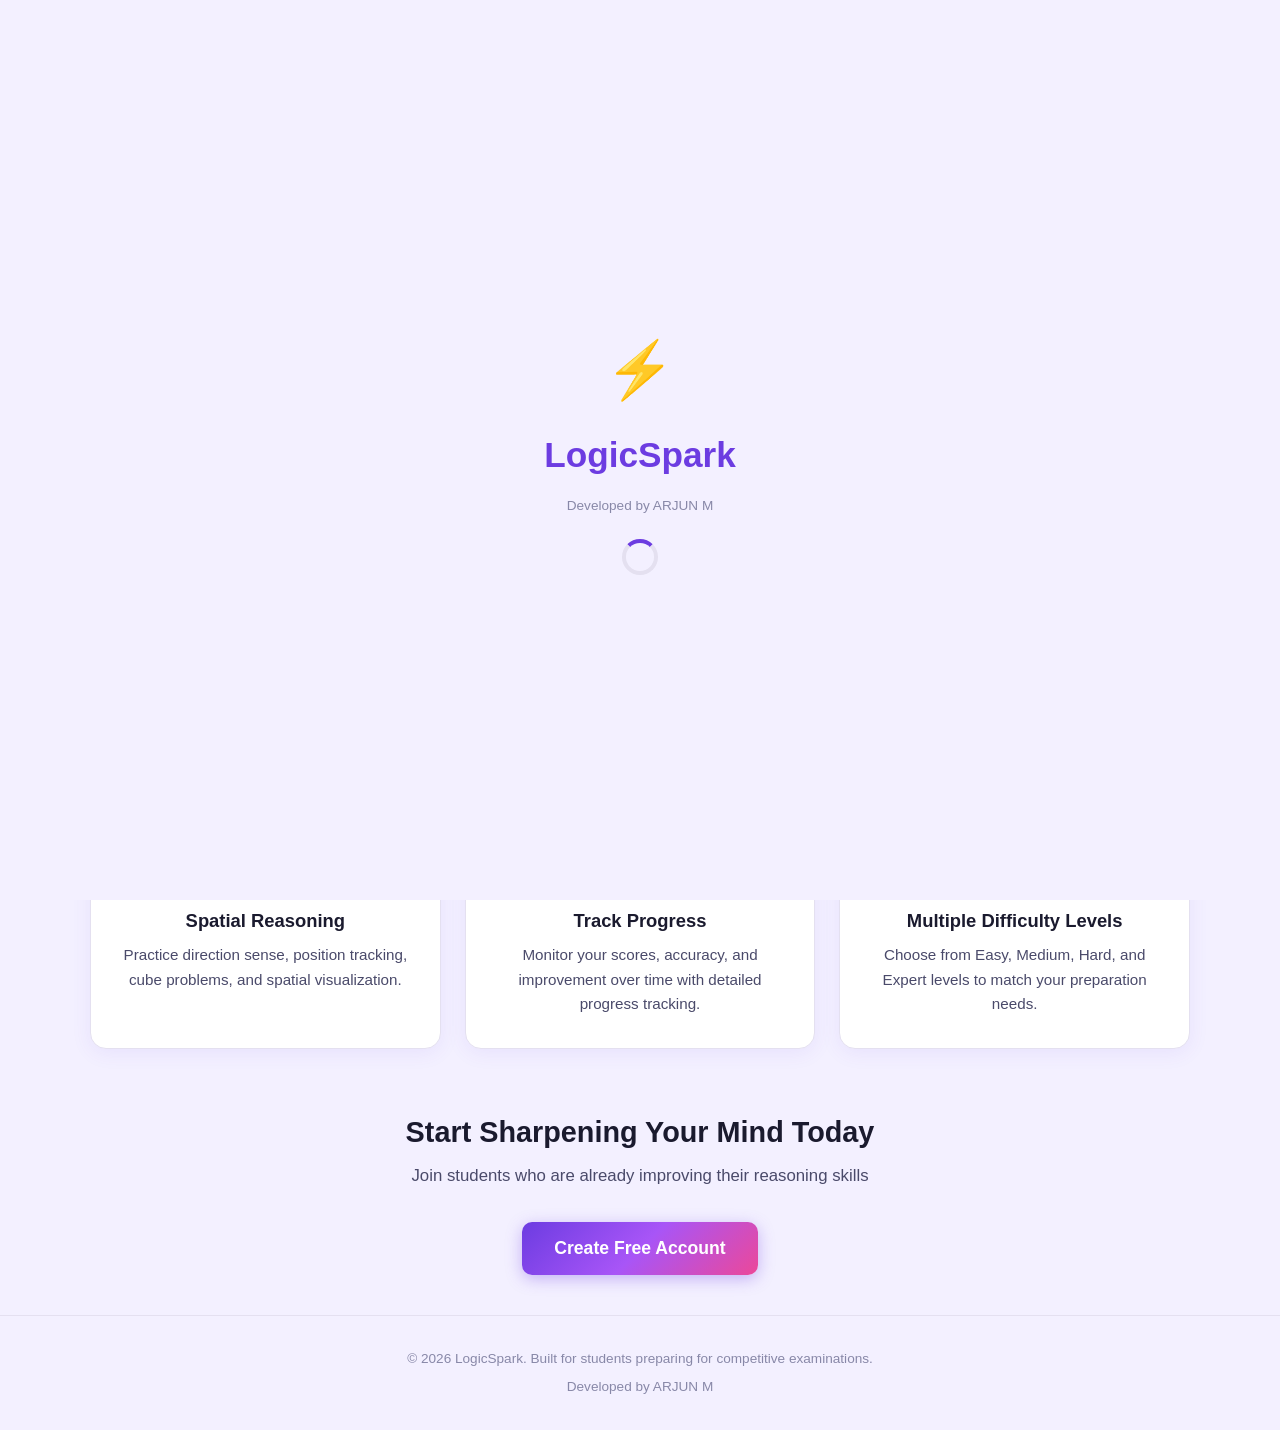
==== index.html @ 1f9c7d3c "first commit" ====
<!DOCTYPE html>
<html lang="en" data-theme="light">
<head>
  <meta charset="UTF-8">
  <meta name="viewport" content="width=device-width, initial-scale=1.0">
  <title>LogicSpark - Sharpen Your Mind</title>
  <link rel="stylesheet" href="css/style.css">
  <link rel="stylesheet" href="css/responsive.css">
</head>
<body>
  <nav class="navbar" id="navbar">
    <a href="index.html" class="nav-brand">
      <span class="logo-icon">&#9889;</span>
      <span class="brand-text">
        <span class="brand-name">LogicSpark</span>
        <span class="brand-credit">Developed by ARJUN M</span>
      </span>
    </a>
    <ul class="nav-links" id="navLinks"></ul>
    <div class="nav-auth" id="navAuth">
      <a href="login.html" class="btn btn-secondary btn-sm">Log In</a>
      <a href="signup.html" class="btn btn-primary btn-sm">Sign Up</a>
    </div>
  </nav>

  <section class="hero">
    <h1>Sharpen Your <span>Logical Reasoning</span></h1>
    <p>Master competitive exam preparation with thousands of logical reasoning, aptitude, and pattern questions. Practice daily and track your progress.</p>
    <div class="hero-buttons">
      <a href="signup.html" class="btn btn-primary btn-lg" id="heroStartBtn">Get Started Free</a>
      <a href="#features" class="btn btn-outline btn-lg">Learn More</a>
    </div>
  </section>

  <section class="features" id="features">
    <div class="features-grid">
      <div class="feature-card">
        <div class="feature-icon">&#128218;</div>
        <h3>Logical Reasoning</h3>
        <p>Practice statements, conclusions, deductions, and logical puzzles designed for competitive exams.</p>
      </div>
      <div class="feature-card">
        <div class="feature-icon">&#128161;</div>
        <h3>Pattern Recognition</h3>
        <p>Solve number series, missing patterns, and mathematical sequences to boost your analytical skills.</p>
      </div>
      <div class="feature-card">
        <div class="feature-icon">&#128163;</div>
        <h3>Verbal Reasoning</h3>
        <p>Master analogies, coding-decoding, classification, and alphabet-based reasoning problems.</p>
      </div>
      <div class="feature-card">
        <div class="feature-icon">&#128314;</div>
        <h3>Spatial Reasoning</h3>
        <p>Practice direction sense, position tracking, cube problems, and spatial visualization.</p>
      </div>
      <div class="feature-card">
        <div class="feature-icon">&#128202;</div>
        <h3>Track Progress</h3>
        <p>Monitor your scores, accuracy, and improvement over time with detailed progress tracking.</p>
      </div>
      <div class="feature-card">
        <div class="feature-icon">&#11088;</div>
        <h3>Multiple Difficulty Levels</h3>
        <p>Choose from Easy, Medium, Hard, and Expert levels to match your preparation needs.</p>
      </div>
    </div>
  </section>

  <div class="container">
    <div class="text-center mb-32">
      <h2 class="page-title">Start Sharpening Your Mind Today</h2>
      <p class="page-subtitle">Join students who are already improving their reasoning skills</p>
      <a href="signup.html" class="btn btn-primary btn-lg">Create Free Account</a>
    </div>
  </div>

  <footer class="footer">
    <p>&copy; 2026 LogicSpark. Built for students preparing for competitive examinations.</p>
    <p style="margin-top: 6px;">Developed by ARJUN M</p>
  </footer>

  <script src="js/config.js"></script>
  <script src="js/splash.js"></script>
  <script>
    (function() {
      const session = localStorage.getItem('logicspark_session');
      if (session) {
        const navAuth = document.getElementById('navAuth');
        navAuth.innerHTML = '<a href="dashboard.html" class="btn btn-primary btn-sm">Dashboard</a>';
        document.getElementById('heroStartBtn').href = 'dashboard.html';
        document.getElementById('heroStartBtn').textContent = 'Go to Dashboard';
      }

      const savedTheme = localStorage.getItem('logicspark_theme');
      if (savedTheme) {
        document.documentElement.setAttribute('data-theme', savedTheme);
      }

      window.addEventListener('DOMContentLoaded', function() {
        showSplash(6000);
      });
    })();
  </script>
</body>
</html>
---- css/style.css ----
/* LogicSpark - Main Stylesheet */

/* ===== CSS CUSTOM PROPERTIES ===== */
:root {
  --bg-primary: #f3f0ff;
  --bg-secondary: #ffffff;
  --bg-card: #ffffff;
  --bg-input: #f3f0ff;
  --text-primary: #1a1a2e;
  --text-secondary: #4a4a6a;
  --text-muted: #8888a8;
  --accent: #6c3ce1;
  --accent-hover: #5a28c4;
  --accent-light: #f0eaff;
  --accent-gradient: linear-gradient(135deg, #6c3ce1, #a855f7, #ec4899);
  --accent-gradient-soft: linear-gradient(135deg, #6c3ce144, #a855f744);
  --success: #10b981;
  --success-light: #ecfdf5;
  --danger: #ef4444;
  --danger-light: #fef2f2;
  --warning: #f59e0b;
  --warning-light: #fffbeb;
  --border: #e4e0f0;
  --shadow: 0 4px 20px rgba(108, 60, 225, 0.08);
  --shadow-lg: 0 12px 40px rgba(108, 60, 225, 0.15);
  --shadow-accent: 0 8px 30px rgba(108, 60, 225, 0.25);
  --radius: 16px;
  --radius-sm: 10px;
  --radius-lg: 20px;
  --nav-height: 64px;
  --bottom-nav-height: 70px;
  --font-main: 'Segoe UI', -apple-system, BlinkMacSystemFont, Roboto, sans-serif;
  --transition: 0.3s cubic-bezier(0.4, 0, 0.2, 1);
}

[data-theme="dark"] {
  --bg-primary: #0c0a1a;
  --bg-secondary: #14122a;
  --bg-card: #1a1836;
  --bg-input: #1e1b3a;
  --text-primary: #e8e8f0;
  --text-secondary: #b8b8d0;
  --text-muted: #7878a0;
  --accent: #8b5cf6;
  --accent-hover: #7c3aed;
  --accent-light: #1a1640;
  --accent-gradient: linear-gradient(135deg, #8b5cf6, #a78bfa, #f472b6);
  --success: #34d399;
  --success-light: #0d2818;
  --danger: #f87171;
  --danger-light: #2a1010;
  --warning: #fbbf24;
  --warning-light: #2a2210;
  --border: #2a2744;
  --shadow: 0 4px 20px rgba(0, 0, 0, 0.3);
  --shadow-lg: 0 12px 40px rgba(0, 0, 0, 0.4);
  --shadow-accent: 0 8px 30px rgba(139, 92, 246, 0.2);
}

/* ===== RESET & BASE ===== */
*, *::before, *::after {
  box-sizing: border-box;
  margin: 0;
  padding: 0;
}

html {
  scroll-behavior: smooth;
}

body {
  font-family: var(--font-main);
  background-color: var(--bg-primary);
  color: var(--text-primary);
  line-height: 1.6;
  min-height: 100vh;
  transition: background-color var(--transition), color var(--transition);
  -webkit-font-smoothing: antialiased;
}

a {
  text-decoration: none;
  color: var(--accent);
}

a:hover {
  color: var(--accent-hover);
}

img {
  max-width: 100%;
  height: auto;
}

/* ===== NAVBAR ===== */
.navbar {
  position: fixed;
  top: 0;
  left: 0;
  right: 0;
  height: var(--nav-height);
  background: rgba(255, 255, 255, 0.85);
  backdrop-filter: blur(20px) saturate(1.4);
  -webkit-backdrop-filter: blur(20px) saturate(1.4);
  border-bottom: 1px solid var(--border);
  display: flex;
  align-items: center;
  justify-content: space-between;
  padding: 0 24px;
  z-index: 1000;
  box-shadow: 0 1px 12px rgba(108, 60, 225, 0.06);
  transition: background var(--transition), box-shadow var(--transition);
}

[data-theme="dark"] .navbar {
  background: rgba(20, 18, 42, 0.88);
}

.nav-brand {
  display: flex;
  align-items: center;
  gap: 10px;
  position: relative;
  z-index: 1001;
}

.nav-brand .logo-icon {
  font-size: 1.6rem;
  background: var(--accent-gradient);
  -webkit-background-clip: text;
  -webkit-text-fill-color: transparent;
  background-clip: text;
}

.brand-text {
  display: flex;
  flex-direction: column;
  line-height: 1.15;
}

.brand-name {
  font-size: 1.4rem;
  font-weight: 700;
  color: var(--accent);
}

.brand-credit {
  font-size: 0.6rem;
  font-weight: 500;
  color: var(--text-muted);
  letter-spacing: 0.3px;
  white-space: nowrap;
}

.nav-links {
  display: flex;
  align-items: center;
  gap: 6px;
  list-style: none;
}

.nav-links a {
  display: flex;
  align-items: center;
  gap: 6px;
  padding: 8px 16px;
  border-radius: var(--radius-sm);
  color: var(--text-secondary);
  font-size: 0.95rem;
  font-weight: 500;
  transition: all var(--transition);
  position: relative;
}

.nav-links a:hover,
.nav-links a.active {
  background: var(--accent-light);
  color: var(--accent);
}

.nav-links a.active::after {
  content: '';
  position: absolute;
  bottom: 2px;
  left: 50%;
  transform: translateX(-50%);
  width: 20px;
  height: 3px;
  background: var(--accent-gradient);
  border-radius: 3px;
}

.nav-auth {
  display: flex;
  align-items: center;
  gap: 12px;
}

/* ===== BOTTOM NAV (Mobile) ===== */
.bottom-nav {
  display: none;
  position: fixed;
  bottom: 0;
  left: 0;
  right: 0;
  height: var(--bottom-nav-height);
  background: var(--bg-secondary);
  border-top: 1px solid var(--border);
  z-index: 1000;
  padding: 0 8px;
  padding-bottom: env(safe-area-inset-bottom, 0);
}

.bottom-nav-items {
  display: flex;
  align-items: center;
  justify-content: space-around;
  height: 100%;
  list-style: none;
}

.bottom-nav-items a {
  display: flex;
  flex-direction: column;
  align-items: center;
  gap: 4px;
  color: var(--text-muted);
  font-size: 0.7rem;
  font-weight: 500;
  padding: 6px 12px;
  border-radius: var(--radius-sm);
  transition: all var(--transition);
}

.bottom-nav-items a .nav-icon {
  font-size: 1.3rem;
}

.bottom-nav-items a:hover,
.bottom-nav-items a.active {
  color: var(--accent);
}

/* ===== BUTTONS ===== */
.btn {
  display: inline-flex;
  align-items: center;
  justify-content: center;
  gap: 8px;
  padding: 12px 24px;
  border: none;
  border-radius: var(--radius-sm);
  font-family: var(--font-main);
  font-size: 1rem;
  font-weight: 600;
  cursor: pointer;
  transition: all var(--transition);
  text-align: center;
  line-height: 1.2;
  position: relative;
  overflow: hidden;
}

.btn::before {
  content: '';
  position: absolute;
  top: 0;
  left: -100%;
  width: 100%;
  height: 100%;
  background: linear-gradient(90deg, transparent, rgba(255,255,255,0.15), transparent);
  transition: left 0.5s ease;
}

.btn:hover::before {
  left: 100%;
}

.btn:disabled {
  opacity: 0.6;
  cursor: not-allowed;
}

.btn-primary {
  background: var(--accent-gradient);
  color: #ffffff;
  box-shadow: 0 4px 16px rgba(108, 60, 225, 0.35);
}

.btn-primary:hover:not(:disabled) {
  transform: translateY(-2px);
  box-shadow: var(--shadow-accent);
}

.btn-primary:active:not(:disabled) {
  transform: translateY(0);
}

.btn-secondary {
  background: var(--bg-input);
  color: var(--text-primary);
  border: 1px solid var(--border);
}

.btn-secondary:hover:not(:disabled) {
  background: var(--border);
  transform: translateY(-1px);
}

.btn-success {
  background: linear-gradient(135deg, #10b981, #34d399);
  color: #ffffff;
  box-shadow: 0 4px 16px rgba(16, 185, 129, 0.3);
}

.btn-success:hover:not(:disabled) {
  transform: translateY(-2px);
  box-shadow: 0 8px 24px rgba(16, 185, 129, 0.35);
}

.btn-danger {
  background: linear-gradient(135deg, #ef4444, #f87171);
  color: #ffffff;
  box-shadow: 0 4px 16px rgba(239, 68, 68, 0.3);
}

.btn-danger:hover:not(:disabled) {
  transform: translateY(-2px);
  box-shadow: 0 8px 24px rgba(239, 68, 68, 0.35);
}

.btn-outline {
  background: transparent;
  color: var(--accent);
  border: 2px solid var(--accent);
}

.btn-outline:hover:not(:disabled) {
  background: var(--accent);
  color: #ffffff;
  box-shadow: 0 4px 16px rgba(108, 60, 225, 0.3);
}

.btn-lg {
  padding: 16px 32px;
  font-size: 1.1rem;
}

.btn-sm {
  padding: 8px 16px;
  font-size: 0.85rem;
}

.btn-block {
  width: 100%;
}

.btn-loading {
  position: relative;
  color: transparent !important;
}

.btn-loading::after {
  content: '';
  position: absolute;
  width: 20px;
  height: 20px;
  border: 2px solid rgba(255, 255, 255, 0.3);
  border-top-color: #fff;
  border-radius: 50%;
  animation: spin 0.6s linear infinite;
}

/* ===== FORMS ===== */
.form-group {
  margin-bottom: 20px;
}

.form-group label {
  display: block;
  margin-bottom: 6px;
  font-weight: 600;
  color: var(--text-primary);
  font-size: 0.95rem;
}

.form-group input,
.form-group select {
  width: 100%;
  padding: 14px 16px;
  border: 2px solid var(--border);
  border-radius: var(--radius-sm);
  font-family: var(--font-main);
  font-size: 1rem;
  background: var(--bg-input);
  color: var(--text-primary);
  transition: border-color var(--transition), background var(--transition);
  outline: none;
}

.form-group input:focus,
.form-group select:focus {
  border-color: var(--accent);
  background: var(--bg-secondary);
}

.form-group input::placeholder {
  color: var(--text-muted);
}

.field-error {
  color: var(--danger);
  font-size: 0.85rem;
  margin-top: 6px;
}

.form-message {
  padding: 12px 16px;
  border-radius: var(--radius-sm);
  margin-bottom: 16px;
  font-size: 0.95rem;
}

.form-message.error {
  background: var(--danger-light);
  color: var(--danger);
  border: 1px solid var(--danger);
}

.form-message.success {
  background: var(--success-light);
  color: var(--success);
  border: 1px solid var(--success);
}

/* ===== CARDS ===== */
.card {
  background: var(--bg-card);
  border-radius: var(--radius);
  border: 1px solid var(--border);
  padding: 24px;
  box-shadow: var(--shadow);
  transition: all var(--transition);
}

.card:hover {
  box-shadow: var(--shadow-lg);
}

.card-header {
  margin-bottom: 16px;
}

.card-header h2 {
  font-size: 1.3rem;
  font-weight: 700;
}

.card-header p {
  color: var(--text-secondary);
  margin-top: 4px;
}

/* ===== STAT CARDS ===== */
.stat-grid {
  display: grid;
  grid-template-columns: repeat(auto-fit, minmax(200px, 1fr));
  gap: 16px;
  margin-bottom: 32px;
}

.stat-card {
  background: var(--bg-card);
  border-radius: var(--radius);
  border: 1px solid var(--border);
  padding: 20px;
  text-align: center;
  box-shadow: var(--shadow);
  transition: all var(--transition);
}

.stat-card:hover {
  transform: translateY(-2px);
  box-shadow: var(--shadow-lg);
}

.stat-icon {
  font-size: 2rem;
  margin-bottom: 8px;
}

.stat-value {
  font-size: 2rem;
  font-weight: 700;
  color: var(--accent);
  margin-bottom: 4px;
}

.stat-label {
  font-size: 0.85rem;
  color: var(--text-muted);
  font-weight: 500;
}

/* ===== PAGE CONTAINERS ===== */
.main-content {
  padding-top: calc(var(--nav-height) + 24px);
  padding-bottom: 24px;
  min-height: 100vh;
}

.main-content.has-bottom-nav {
  padding-bottom: calc(var(--bottom-nav-height) + 24px);
}

.container {
  max-width: 1100px;
  margin: 0 auto;
  padding: 0 20px;
}

.page-title {
  font-size: 1.8rem;
  font-weight: 700;
  margin-bottom: 8px;
}

.page-subtitle {
  color: var(--text-secondary);
  font-size: 1.05rem;
  margin-bottom: 32px;
}

/* ===== AUTH PAGES ===== */
.auth-page {
  display: flex;
  align-items: center;
  justify-content: center;
  min-height: 100vh;
  padding: 20px;
}

.auth-card {
  background: var(--bg-card);
  border-radius: var(--radius-lg);
  border: 1px solid var(--border);
  padding: 40px;
  width: 100%;
  max-width: 440px;
  box-shadow: var(--shadow-lg);
}

.auth-card .auth-header {
  text-align: center;
  margin-bottom: 32px;
}

.auth-card .auth-header .logo {
  font-size: 1.8rem;
  font-weight: 700;
  color: var(--accent);
  margin-bottom: 8px;
}

.auth-card .auth-header h1 {
  font-size: 1.5rem;
  font-weight: 700;
  margin-bottom: 8px;
}

.auth-card .auth-header p {
  color: var(--text-secondary);
}

.auth-footer {
  text-align: center;
  margin-top: 24px;
  color: var(--text-secondary);
}

.auth-footer a {
  font-weight: 600;
}

.auth-nav {
  position: fixed;
  top: 0;
  left: 0;
  right: 0;
  height: var(--nav-height);
  background: var(--bg-secondary);
  border-bottom: 1px solid var(--border);
  display: flex;
  align-items: center;
  justify-content: center;
  z-index: 1000;
}

/* ===== HERO SECTION ===== */
.hero {
  text-align: center;
  padding: 100px 20px 80px;
  background: var(--bg-primary);
  position: relative;
  overflow: hidden;
}

.hero::before {
  content: '';
  position: absolute;
  top: -50%;
  left: -50%;
  width: 200%;
  height: 200%;
  background: radial-gradient(circle at 30% 50%, rgba(108, 60, 225, 0.08) 0%, transparent 50%),
              radial-gradient(circle at 70% 50%, rgba(168, 85, 247, 0.06) 0%, transparent 50%);
  animation: heroBg 12s ease-in-out infinite alternate;
  pointer-events: none;
}

@keyframes heroBg {
  0% { transform: translate(0, 0) rotate(0deg); }
  100% { transform: translate(-5%, 5%) rotate(3deg); }
}

.hero::after {
  content: '';
  position: absolute;
  bottom: 0;
  left: 0;
  right: 0;
  height: 120px;
  background: linear-gradient(to bottom, transparent, var(--bg-primary));
  pointer-events: none;
}

.hero > * {
  position: relative;
  z-index: 1;
}

.hero h1 {
  font-size: 3.2rem;
  font-weight: 800;
  margin-bottom: 20px;
  line-height: 1.2;
  background: var(--accent-gradient);
  -webkit-background-clip: text;
  -webkit-text-fill-color: transparent;
  background-clip: text;
}

.hero h1 span {
  background: var(--accent-gradient);
  -webkit-background-clip: text;
  -webkit-text-fill-color: transparent;
  background-clip: text;
}

.hero p {
  font-size: 1.2rem;
  color: var(--text-secondary);
  max-width: 600px;
  margin: 0 auto 36px;
  line-height: 1.7;
}

.hero-buttons {
  display: flex;
  gap: 16px;
  justify-content: center;
  flex-wrap: wrap;
}

.hero-badge {
  display: inline-flex;
  align-items: center;
  gap: 6px;
  padding: 6px 16px;
  background: var(--accent-light);
  border-radius: 20px;
  font-size: 0.85rem;
  font-weight: 600;
  color: var(--accent);
  margin-bottom: 24px;
}

/* ===== FEATURES ===== */
.features {
  padding: 60px 20px;
}

.features-grid {
  display: grid;
  grid-template-columns: repeat(auto-fit, minmax(280px, 1fr));
  gap: 24px;
  max-width: 1100px;
  margin: 0 auto;
}

.feature-card {
  background: var(--bg-card);
  border-radius: var(--radius);
  border: 1px solid var(--border);
  padding: 32px 24px;
  text-align: center;
  box-shadow: var(--shadow);
  transition: all var(--transition);
}

.feature-card:hover {
  transform: translateY(-4px);
  box-shadow: var(--shadow-lg);
}

.feature-icon {
  font-size: 2.5rem;
  margin-bottom: 16px;
}

.feature-card h3 {
  font-size: 1.15rem;
  font-weight: 700;
  margin-bottom: 8px;
}

.feature-card p {
  color: var(--text-secondary);
  font-size: 0.95rem;
}

/* ===== QUIZ CONFIG ===== */
.quiz-config {
  max-width: 600px;
  margin: 0 auto;
}

.config-option {
  margin-bottom: 24px;
}

.config-option label {
  display: block;
  font-weight: 600;
  margin-bottom: 8px;
  font-size: 1rem;
}

.config-option select {
  width: 100%;
  padding: 14px 16px;
  border: 2px solid var(--border);
  border-radius: var(--radius-sm);
  font-family: var(--font-main);
  font-size: 1rem;
  background: var(--bg-input);
  color: var(--text-primary);
  outline: none;
  transition: border-color var(--transition);
}

.config-option select:focus {
  border-color: var(--accent);
}

/* ===== QUIZ PLAYER ===== */
.quiz-player {
  max-width: 700px;
  margin: 0 auto;
}

.quiz-header {
  display: flex;
  justify-content: space-between;
  align-items: center;
  margin-bottom: 24px;
  flex-wrap: wrap;
  gap: 12px;
}

.quiz-header .question-counter {
  font-weight: 600;
  font-size: 1.05rem;
}

.quiz-header .quiz-score {
  font-weight: 600;
  color: var(--accent);
}

.quiz-header .quiz-timer {
  display: flex;
  align-items: center;
  gap: 6px;
  font-weight: 600;
  color: var(--text-secondary);
}

.progress-bar {
  width: 100%;
  height: 8px;
  background: var(--border);
  border-radius: 4px;
  margin-bottom: 32px;
  overflow: hidden;
}

.progress-fill {
  height: 100%;
  background: var(--accent);
  border-radius: 4px;
  transition: width 0.4s ease;
}

.question-card {
  background: var(--bg-card);
  border-radius: var(--radius);
  border: 1px solid var(--border);
  padding: 32px;
  margin-bottom: 24px;
  box-shadow: var(--shadow);
}

.question-text {
  font-size: 1.15rem;
  font-weight: 600;
  line-height: 1.5;
  margin-bottom: 24px;
}

.question-image {
  margin-bottom: 24px;
  text-align: center;
}

.question-image img {
  max-width: 100%;
  max-height: 300px;
  border-radius: var(--radius-sm);
  border: 1px solid var(--border);
}

.question-hint {
  background: var(--warning-light);
  border: 1px solid var(--warning);
  border-radius: var(--radius-sm);
  padding: 12px 16px;
  margin-bottom: 20px;
  font-size: 0.9rem;
  color: var(--text-secondary);
}

.question-hint strong {
  color: var(--warning);
}

.options-grid {
  display: grid;
  grid-template-columns: 1fr 1fr;
  gap: 12px;
  margin-bottom: 24px;
}

.option-btn {
  padding: 16px 20px;
  border: 2px solid var(--border);
  border-radius: var(--radius-sm);
  background: var(--bg-input);
  color: var(--text-primary);
  font-family: var(--font-main);
  font-size: 1rem;
  font-weight: 500;
  cursor: pointer;
  transition: all var(--transition);
  text-align: left;
  display: flex;
  align-items: center;
  gap: 12px;
}

.option-btn:hover:not(:disabled) {
  border-color: var(--accent);
  background: var(--accent-light);
}

.option-btn.selected {
  border-color: var(--accent);
  background: var(--accent-light);
  color: var(--accent);
}

.option-btn.correct {
  border-color: var(--success);
  background: var(--success-light);
  color: var(--success);
}

.option-btn.incorrect {
  border-color: var(--danger);
  background: var(--danger-light);
  color: var(--danger);
}

.option-btn:disabled {
  cursor: default;
  opacity: 1;
}

.option-label {
  display: inline-flex;
  align-items: center;
  justify-content: center;
  width: 32px;
  height: 32px;
  border-radius: 50%;
  background: var(--border);
  font-weight: 700;
  font-size: 0.85rem;
  flex-shrink: 0;
}

.option-btn.correct .option-label {
  background: var(--success);
  color: #fff;
}

.option-btn.incorrect .option-label {
  background: var(--danger);
  color: #fff;
}

.quiz-feedback {
  padding: 16px 20px;
  border-radius: var(--radius-sm);
  margin-bottom: 20px;
  font-size: 0.95rem;
  display: none;
}

.quiz-feedback.show {
  display: block;
}

.quiz-feedback.correct {
  background: var(--success-light);
  border: 1px solid var(--success);
  color: var(--success);
}

.quiz-feedback.incorrect {
  background: var(--danger-light);
  border: 1px solid var(--danger);
  color: var(--danger);
}

.quiz-feedback .explanation {
  margin-top: 8px;
  color: var(--text-secondary);
  font-size: 0.9rem;
}

.quiz-actions {
  display: flex;
  justify-content: flex-end;
  gap: 12px;
}

.hint-toggle {
  background: none;
  border: none;
  color: var(--warning);
  cursor: pointer;
  font-weight: 600;
  font-size: 0.9rem;
  padding: 8px 0;
  font-family: var(--font-main);
}

.hint-toggle:hover {
  text-decoration: underline;
}

/* ===== RESULTS ===== */
.results-summary {
  text-align: center;
  max-width: 600px;
  margin: 0 auto 40px;
}

.results-icon {
  font-size: 4rem;
  margin-bottom: 16px;
}

.results-title {
  font-size: 2rem;
  font-weight: 700;
  margin-bottom: 8px;
}

.results-subtitle {
  color: var(--text-secondary);
  font-size: 1.1rem;
  margin-bottom: 32px;
}

.score-display {
  display: flex;
  justify-content: center;
  gap: 32px;
  margin-bottom: 32px;
  flex-wrap: wrap;
}

.score-item {
  text-align: center;
}

.score-item .score-num {
  font-size: 2.5rem;
  font-weight: 700;
  color: var(--accent);
  display: block;
}

.score-item .score-label {
  font-size: 0.85rem;
  color: var(--text-muted);
  font-weight: 500;
}

.accuracy-bar {
  max-width: 300px;
  margin: 0 auto 32px;
  text-align: center;
}

.accuracy-bar .bar {
  height: 12px;
  background: var(--border);
  border-radius: 6px;
  overflow: hidden;
  margin-bottom: 8px;
}

.accuracy-bar .bar-fill {
  height: 100%;
  border-radius: 6px;
  transition: width 0.8s ease;
}

.accuracy-bar .bar-fill.high {
  background: var(--success);
}

.accuracy-bar .bar-fill.medium {
  background: var(--warning);
}

.accuracy-bar .bar-fill.low {
  background: var(--danger);
}

.results-actions {
  display: flex;
  gap: 12px;
  justify-content: center;
  flex-wrap: wrap;
  margin-top: 24px;
}

/* ===== REVIEW ===== */
.review-section {
  max-width: 700px;
  margin: 0 auto;
}

.review-item {
  background: var(--bg-card);
  border-radius: var(--radius);
  border: 1px solid var(--border);
  padding: 24px;
  margin-bottom: 16px;
  box-shadow: var(--shadow);
}

.review-item.correct-answer {
  border-left: 4px solid var(--success);
}

.review-item.incorrect-answer {
  border-left: 4px solid var(--danger);
}

.review-question {
  font-weight: 600;
  margin-bottom: 12px;
  font-size: 1.05rem;
}

.review-answers {
  display: grid;
  grid-template-columns: 1fr 1fr;
  gap: 8px;
  margin-bottom: 12px;
}

.review-answer {
  padding: 8px 12px;
  border-radius: var(--radius-sm);
  font-size: 0.9rem;
  background: var(--bg-input);
}

.review-answer.user-correct {
  background: var(--success-light);
  color: var(--success);
  font-weight: 600;
}

.review-answer.user-incorrect {
  background: var(--danger-light);
  color: var(--danger);
  text-decoration: line-through;
}

.review-answer.correct-reveal {
  background: var(--success-light);
  color: var(--success);
  font-weight: 600;
}

.review-explanation {
  padding: 12px;
  background: var(--accent-light);
  border-radius: var(--radius-sm);
  font-size: 0.9rem;
  color: var(--text-secondary);
}

.review-explanation strong {
  color: var(--accent);
}

/* ===== SETTINGS ===== */
.settings-section {
  max-width: 600px;
  margin: 0 auto;
}

.settings-group {
  margin-bottom: 32px;
}

.settings-group h3 {
  font-size: 1.1rem;
  font-weight: 700;
  margin-bottom: 16px;
  padding-bottom: 8px;
  border-bottom: 1px solid var(--border);
}

.setting-item {
  display: flex;
  align-items: center;
  justify-content: space-between;
  padding: 16px 0;
  border-bottom: 1px solid var(--border);
}

.setting-item:last-child {
  border-bottom: none;
}

.setting-info {
  flex: 1;
}

.setting-info .setting-label {
  font-weight: 600;
  margin-bottom: 2px;
}

.setting-info .setting-desc {
  font-size: 0.85rem;
  color: var(--text-muted);
}

/* Toggle Switch */
.toggle-switch {
  position: relative;
  width: 52px;
  height: 28px;
  flex-shrink: 0;
}

.toggle-switch input {
  opacity: 0;
  width: 0;
  height: 0;
}

.toggle-slider {
  position: absolute;
  cursor: pointer;
  top: 0;
  left: 0;
  right: 0;
  bottom: 0;
  background-color: var(--border);
  border-radius: 28px;
  transition: var(--transition);
}

.toggle-slider::before {
  content: '';
  position: absolute;
  height: 22px;
  width: 22px;
  left: 3px;
  bottom: 3px;
  background-color: white;
  border-radius: 50%;
  transition: var(--transition);
}

.toggle-switch input:checked + .toggle-slider {
  background-color: var(--accent);
}

.toggle-switch input:checked + .toggle-slider::before {
  transform: translateX(24px);
}

.profile-info {
  display: flex;
  align-items: center;
  gap: 16px;
  padding: 20px;
  background: var(--bg-input);
  border-radius: var(--radius);
  margin-bottom: 24px;
}

.profile-avatar {
  width: 60px;
  height: 60px;
  border-radius: 50%;
  background: var(--accent);
  color: #fff;
  display: flex;
  align-items: center;
  justify-content: center;
  font-size: 1.5rem;
  font-weight: 700;
  flex-shrink: 0;
}

.profile-details h3 {
  font-size: 1.1rem;
  font-weight: 700;
}

.profile-details p {
  color: var(--text-muted);
  font-size: 0.9rem;
}

/* ===== SPLASH SCREEN ===== */
.splash-overlay {
  position: fixed;
  top: 0;
  left: 0;
  right: 0;
  bottom: 0;
  display: flex;
  flex-direction: column;
  align-items: center;
  justify-content: center;
  gap: 12px;
  background: var(--bg-primary);
  z-index: 100000;
  opacity: 1;
  transition: opacity 0.4s ease;
}

.splash-overlay.fade-out {
  opacity: 0;
}

.splash-overlay.hidden {
  display: none;
}

.splash-logo {
  font-size: 3.5rem;
  animation: pop 0.6s ease;
}

.splash-name {
  font-size: 2.2rem;
  font-weight: 800;
  color: var(--accent);
  animation: pop 0.6s ease;
}

.splash-credit {
  font-size: 0.85rem;
  color: var(--text-muted);
  font-weight: 500;
}

.splash-spinner {
  width: 36px;
  height: 36px;
  border: 4px solid var(--border);
  border-top-color: var(--accent);
  border-radius: 50%;
  animation: spin 0.8s linear infinite;
  margin-top: 10px;
}

@keyframes pop {
  0% { transform: scale(0.7); opacity: 0; }
  60% { transform: scale(1.05); }
  100% { transform: scale(1); opacity: 1; }
}

/* ===== LOADING & EMPTY STATES ===== */
.loader {
  display: flex;
  flex-direction: column;
  align-items: center;
  justify-content: center;
  padding: 60px 20px;
  gap: 16px;
}

.spinner {
  width: 40px;
  height: 40px;
  border: 4px solid var(--border);
  border-top-color: var(--accent);
  border-radius: 50%;
  animation: spin 0.8s linear infinite;
}

@keyframes spin {
  to { transform: rotate(360deg); }
}

.empty-state {
  text-align: center;
  padding: 60px 20px;
  color: var(--text-muted);
}

.empty-icon {
  font-size: 3rem;
  display: block;
  margin-bottom: 16px;
}

.empty-state p {
  font-size: 1.1rem;
  max-width: 400px;
  margin: 0 auto;
}

/* ===== RECENT QUIZ LIST ===== */
.quiz-list {
  list-style: none;
}

.quiz-list-item {
  display: flex;
  align-items: center;
  justify-content: space-between;
  padding: 16px;
  border-bottom: 1px solid var(--border);
  gap: 16px;
  flex-wrap: wrap;
}

.quiz-list-item:last-child {
  border-bottom: none;
}

.quiz-list-info {
  flex: 1;
}

.quiz-list-info .quiz-list-category {
  font-weight: 600;
  font-size: 0.95rem;
  margin-bottom: 2px;
}

.quiz-list-info .quiz-list-meta {
  font-size: 0.8rem;
  color: var(--text-muted);
}

.quiz-list-score {
  font-weight: 700;
  font-size: 1rem;
  padding: 6px 14px;
  border-radius: 20px;
  white-space: nowrap;
}

.quiz-list-score.good {
  background: var(--success-light);
  color: var(--success);
}

.quiz-list-score.okay {
  background: var(--warning-light);
  color: var(--warning);
}

.quiz-list-score.needs-work {
  background: var(--danger-light);
  color: var(--danger);
}

/* ===== DASHBOARD WELCOME ===== */
.dashboard-welcome {
  margin-bottom: 32px;
}

.dashboard-welcome h1 {
  font-size: 1.8rem;
  font-weight: 700;
}

.dashboard-welcome p {
  color: var(--text-secondary);
  margin-top: 4px;
}

/* ===== SECTION HEADERS ===== */
.section-header {
  display: flex;
  align-items: center;
  justify-content: space-between;
  margin-bottom: 16px;
}

.section-header h2 {
  font-size: 1.3rem;
  font-weight: 700;
}

/* ===== CATEGORY BADGES ===== */
.category-badge {
  display: inline-block;
  padding: 4px 12px;
  border-radius: 20px;
  font-size: 0.75rem;
  font-weight: 600;
  background: var(--accent-light);
  color: var(--accent);
}

.difficulty-badge {
  display: inline-block;
  padding: 4px 12px;
  border-radius: 20px;
  font-size: 0.75rem;
  font-weight: 600;
}

.difficulty-badge.easy {
  background: var(--success-light);
  color: var(--success);
}

.difficulty-badge.medium {
  background: var(--warning-light);
  color: var(--warning);
}

.difficulty-badge.hard {
  background: var(--danger-light);
  color: var(--danger);
}

.difficulty-badge.expert {
  background: #f0e0ff;
  color: #8b5cf6;
}

[data-theme="dark"] .difficulty-badge.expert {
  background: #2a1a40;
  color: #a78bfa;
}

/* ===== FOOTER ===== */
.footer {
  text-align: center;
  padding: 32px 20px;
  color: var(--text-muted);
  font-size: 0.85rem;
  border-top: 1px solid var(--border);
  margin-top: 40px;
}

/* ===== CATEGORIES PAGE ===== */
.categories-grid {
  display: grid;
  grid-template-columns: repeat(auto-fit, minmax(280px, 1fr));
  gap: 20px;
}

.category-card {
  background: var(--bg-card);
  border-radius: var(--radius);
  border: 1px solid var(--border);
  padding: 24px;
  box-shadow: var(--shadow);
  cursor: pointer;
  transition: all var(--transition);
}

.category-card:hover {
  transform: translateY(-3px);
  box-shadow: var(--shadow-lg);
  border-color: var(--accent);
}

.category-card .cat-icon {
  font-size: 2rem;
  margin-bottom: 12px;
}

.category-card h3 {
  font-size: 1.1rem;
  font-weight: 700;
  margin-bottom: 6px;
}

.category-card p {
  font-size: 0.85rem;
  color: var(--text-muted);
}

/* ===== UTILITY ===== */
.text-center { text-align: center; }
.mt-16 { margin-top: 16px; }
.mt-24 { margin-top: 24px; }
.mt-32 { margin-top: 32px; }
.mb-16 { margin-bottom: 16px; }
.mb-24 { margin-bottom: 24px; }
.mb-32 { margin-bottom: 32px; }
.hidden { display: none !important; }
.flex-center { display: flex; align-items: center; justify-content: center; }
---- css/responsive.css ----
/* LogicSpark - Responsive Styles */

/* ===== TABLET (max-width: 768px) ===== */
@media (max-width: 768px) {
  .navbar {
    padding: 0 16px;
  }

  .nav-links {
    display: none;
  }

  .nav-auth .btn {
    padding: 8px 16px;
    font-size: 0.9rem;
  }

  .bottom-nav {
    display: block;
  }

  .main-content {
    padding-top: calc(var(--nav-height) + 16px);
    padding-bottom: calc(var(--bottom-nav-height) + 16px);
  }

  .hero h1 {
    font-size: 2rem;
  }

  .hero p {
    font-size: 1rem;
  }

  .hero {
    padding: 60px 16px 40px;
  }

  .features {
    padding: 40px 16px;
  }

  .features-grid {
    grid-template-columns: 1fr;
    gap: 16px;
  }

  .stat-grid {
    grid-template-columns: repeat(2, 1fr);
    gap: 12px;
  }

  .page-title {
    font-size: 1.5rem;
  }

  .container {
    padding: 0 16px;
  }

  .quiz-header {
    flex-direction: column;
    align-items: flex-start;
    gap: 8px;
  }

  .options-grid {
    grid-template-columns: 1fr;
  }

  .option-btn {
    padding: 14px 16px;
  }

  .question-card {
    padding: 24px 20px;
  }

  .review-answers {
    grid-template-columns: 1fr;
  }

  .score-display {
    gap: 20px;
  }

  .score-item .score-num {
    font-size: 2rem;
  }

  .results-actions {
    flex-direction: column;
    align-items: stretch;
  }

  .results-actions .btn {
    width: 100%;
  }

  .auth-card {
    padding: 32px 24px;
  }

  .categories-grid {
    grid-template-columns: 1fr;
  }

  .dashboard-welcome h1 {
    font-size: 1.5rem;
  }

  .quiz-list-item {
    flex-direction: column;
    align-items: flex-start;
    gap: 8px;
  }
}

/* ===== MOBILE (max-width: 480px) ===== */
@media (max-width: 480px) {
  .hero h1 {
    font-size: 1.6rem;
  }

  .hero p {
    font-size: 0.9rem;
  }

  .hero-buttons {
    flex-direction: column;
    align-items: stretch;
  }

  .hero-buttons .btn {
    width: 100%;
  }

  .stat-grid {
    grid-template-columns: 1fr 1fr;
    gap: 10px;
  }

  .stat-card {
    padding: 16px 12px;
  }

  .stat-value {
    font-size: 1.6rem;
  }

  .stat-label {
    font-size: 0.75rem;
  }

  .auth-card {
    padding: 24px 20px;
    border-radius: var(--radius);
  }

  .auth-card .auth-header h1 {
    font-size: 1.3rem;
  }

  .btn-lg {
    padding: 14px 24px;
    font-size: 1rem;
  }

  .question-text {
    font-size: 1.05rem;
  }

  .option-btn {
    padding: 12px 14px;
    font-size: 0.9rem;
  }

  .option-label {
    width: 28px;
    height: 28px;
    font-size: 0.8rem;
  }

  .score-item .score-num {
    font-size: 1.5rem;
  }

  .results-title {
    font-size: 1.5rem;
  }

  .setting-item {
    padding: 12px 0;
  }

  .section-header h2 {
    font-size: 1.1rem;
  }

  .profile-info {
    padding: 16px;
    gap: 12px;
  }

  .profile-avatar {
    width: 48px;
    height: 48px;
    font-size: 1.2rem;
  }
}

/* ===== LARGE SCREENS (min-width: 1200px) ===== */
@media (min-width: 1200px) {
  .container {
    max-width: 1200px;
  }

  .hero h1 {
    font-size: 3.2rem;
  }

  .features-grid {
    grid-template-columns: repeat(3, 1fr);
  }
}

/* ===== LANDSCAPE MOBILE ===== */
@media (max-height: 500px) and (orientation: landscape) {
  .auth-page {
    padding: 10px;
    align-items: flex-start;
    padding-top: 20px;
  }

  .auth-card {
    padding: 20px;
  }

  .hero {
    padding: 20px 16px;
  }

  .hero h1 {
    font-size: 1.5rem;
  }
}

/* ===== ACCESSIBILITY ===== */
@media (prefers-reduced-motion: reduce) {
  * {
    animation-duration: 0.01ms !important;
    transition-duration: 0.01ms !important;
  }
}

/* Focus visible styles */
:focus-visible {
  outline: 2px solid var(--accent);
  outline-offset: 2px;
}

/* Print styles */
@media print {
  .navbar,
  .bottom-nav,
  .quiz-actions,
  .results-actions {
    display: none !important;
  }

  .main-content {
    padding-top: 0;
  }
}
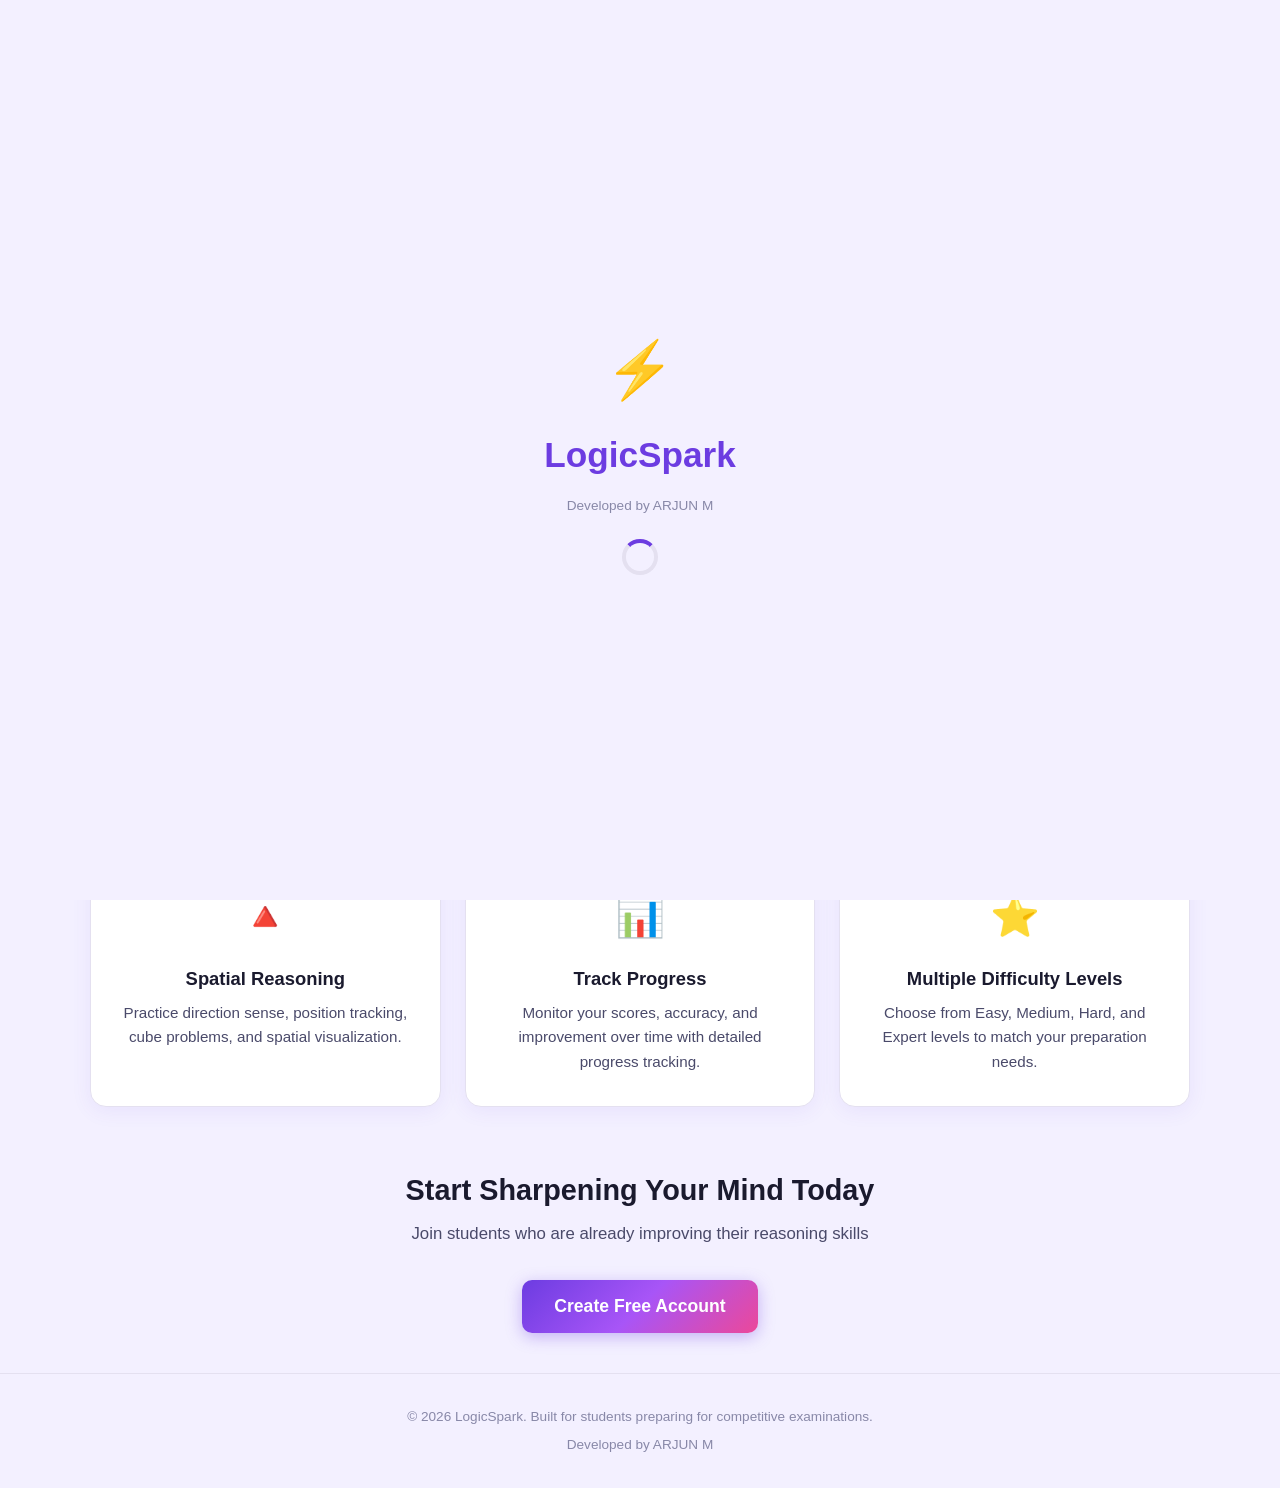
==== commit 81fb2089: "Add files via upload" ====
--- a/index.html
+++ b/index.html
@@ -23,10 +23,11 @@
     </div>
   </nav>
 
-  <section class="hero">
-    <h1>Sharpen Your <span>Logical Reasoning</span></h1>
-    <p>Master competitive exam preparation with thousands of logical reasoning, aptitude, and pattern questions. Practice daily and track your progress.</p>
-    <div class="hero-buttons">
+    <section class="hero">
+      <div class="hero-badge fade-in">⚡ Sharpen Your Mind</div>
+      <h1 class="fade-in">Sharpen Your <span>Logical Reasoning</span></h1>
+      <p class="fade-in fade-in-delay-1">Master competitive exam preparation with thousands of logical reasoning, aptitude, and pattern questions. Practice daily and track your progress.</p>
+      <div class="hero-buttons fade-in fade-in-delay-2">
       <a href="signup.html" class="btn btn-primary btn-lg" id="heroStartBtn">Get Started Free</a>
       <a href="#features" class="btn btn-outline btn-lg">Learn More</a>
     </div>
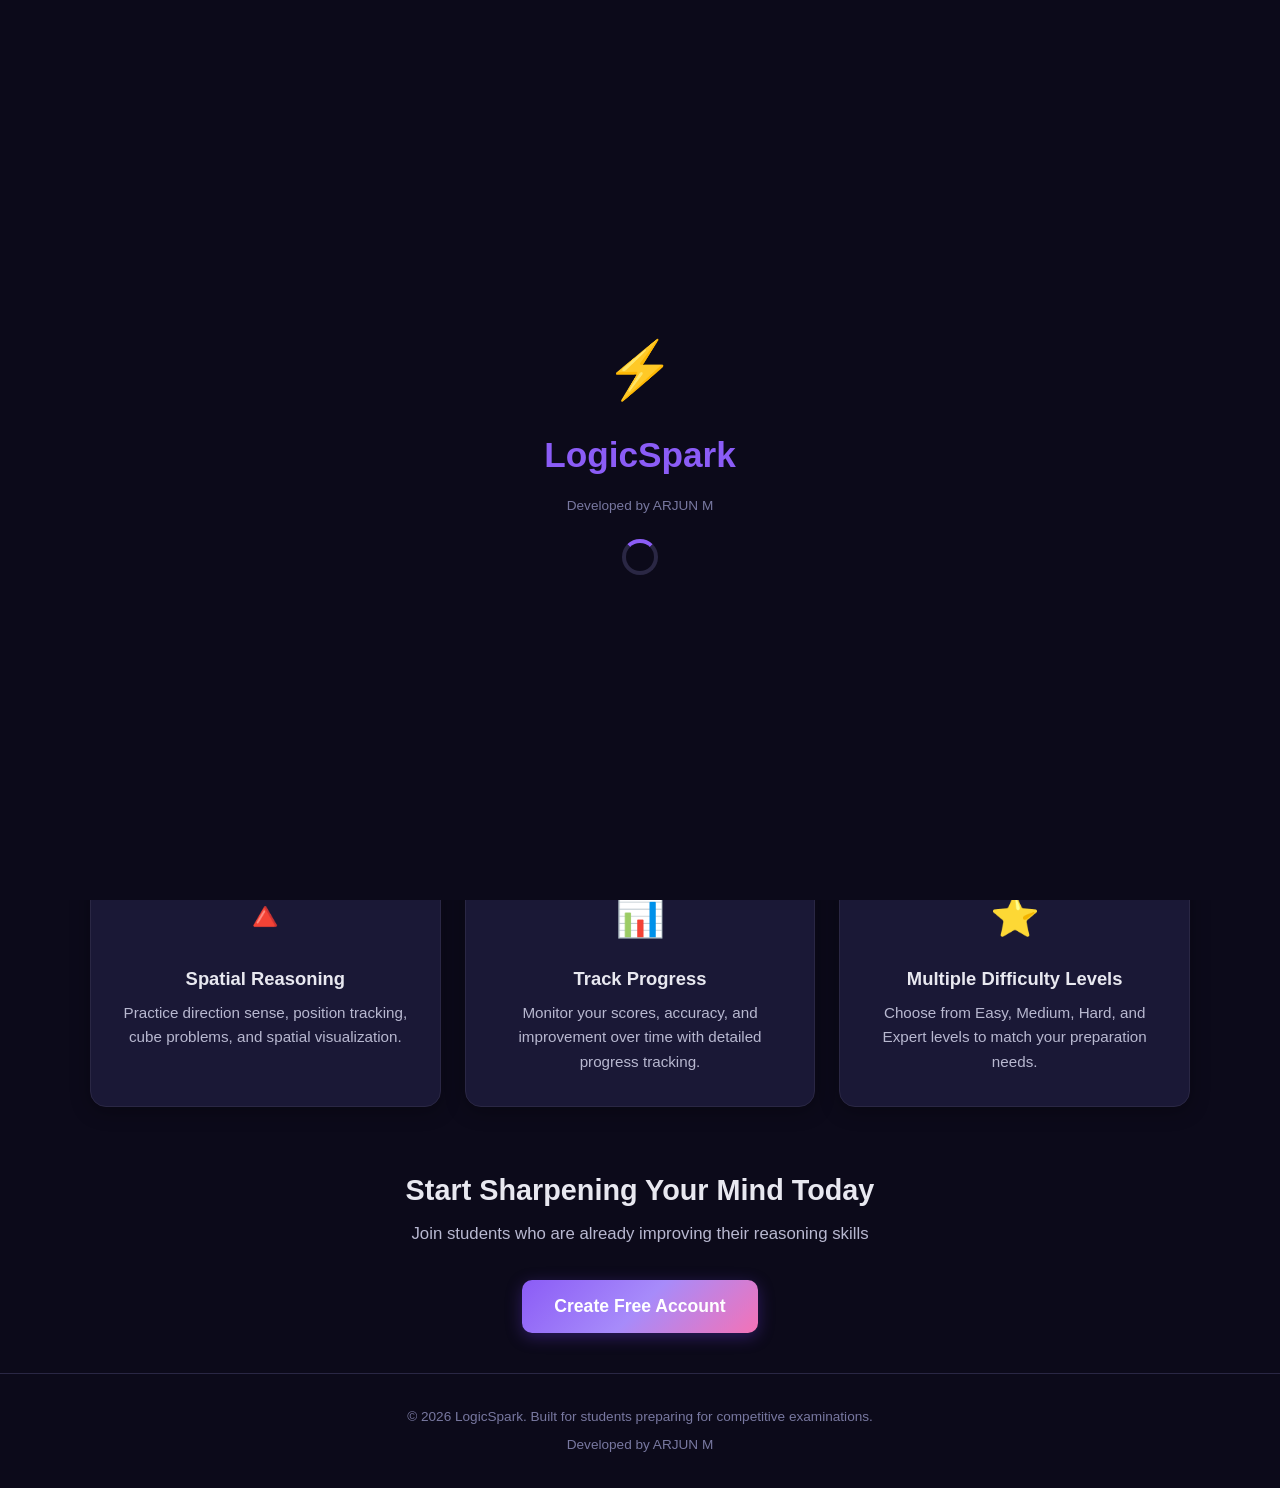
==== commit b1ed8ba3: "Add files via upload" ====
--- a/index.html
+++ b/index.html
@@ -1,5 +1,5 @@
 <!DOCTYPE html>
-<html lang="en" data-theme="light">
+<html lang="en" data-theme="dark">
 <head>
   <meta charset="UTF-8">
   <meta name="viewport" content="width=device-width, initial-scale=1.0">
@@ -24,7 +24,11 @@
   </nav>
 
     <section class="hero">
-      <div class="hero-badge fade-in">⚡ Sharpen Your Mind</div>
+      <span class="float-chip chip-1">ðŸ§ </span>
+      <span class="float-chip chip-2">ðŸ”¢</span>
+      <span class="float-chip chip-3">ðŸ§©</span>
+      <span class="float-chip chip-4">âœ¨</span>
+      <div class="hero-badge fade-in">âš¡ Sharpen Your Mind</div>
       <h1 class="fade-in">Sharpen Your <span>Logical Reasoning</span></h1>
       <p class="fade-in fade-in-delay-1">Master competitive exam preparation with thousands of logical reasoning, aptitude, and pattern questions. Practice daily and track your progress.</p>
       <div class="hero-buttons fade-in fade-in-delay-2">
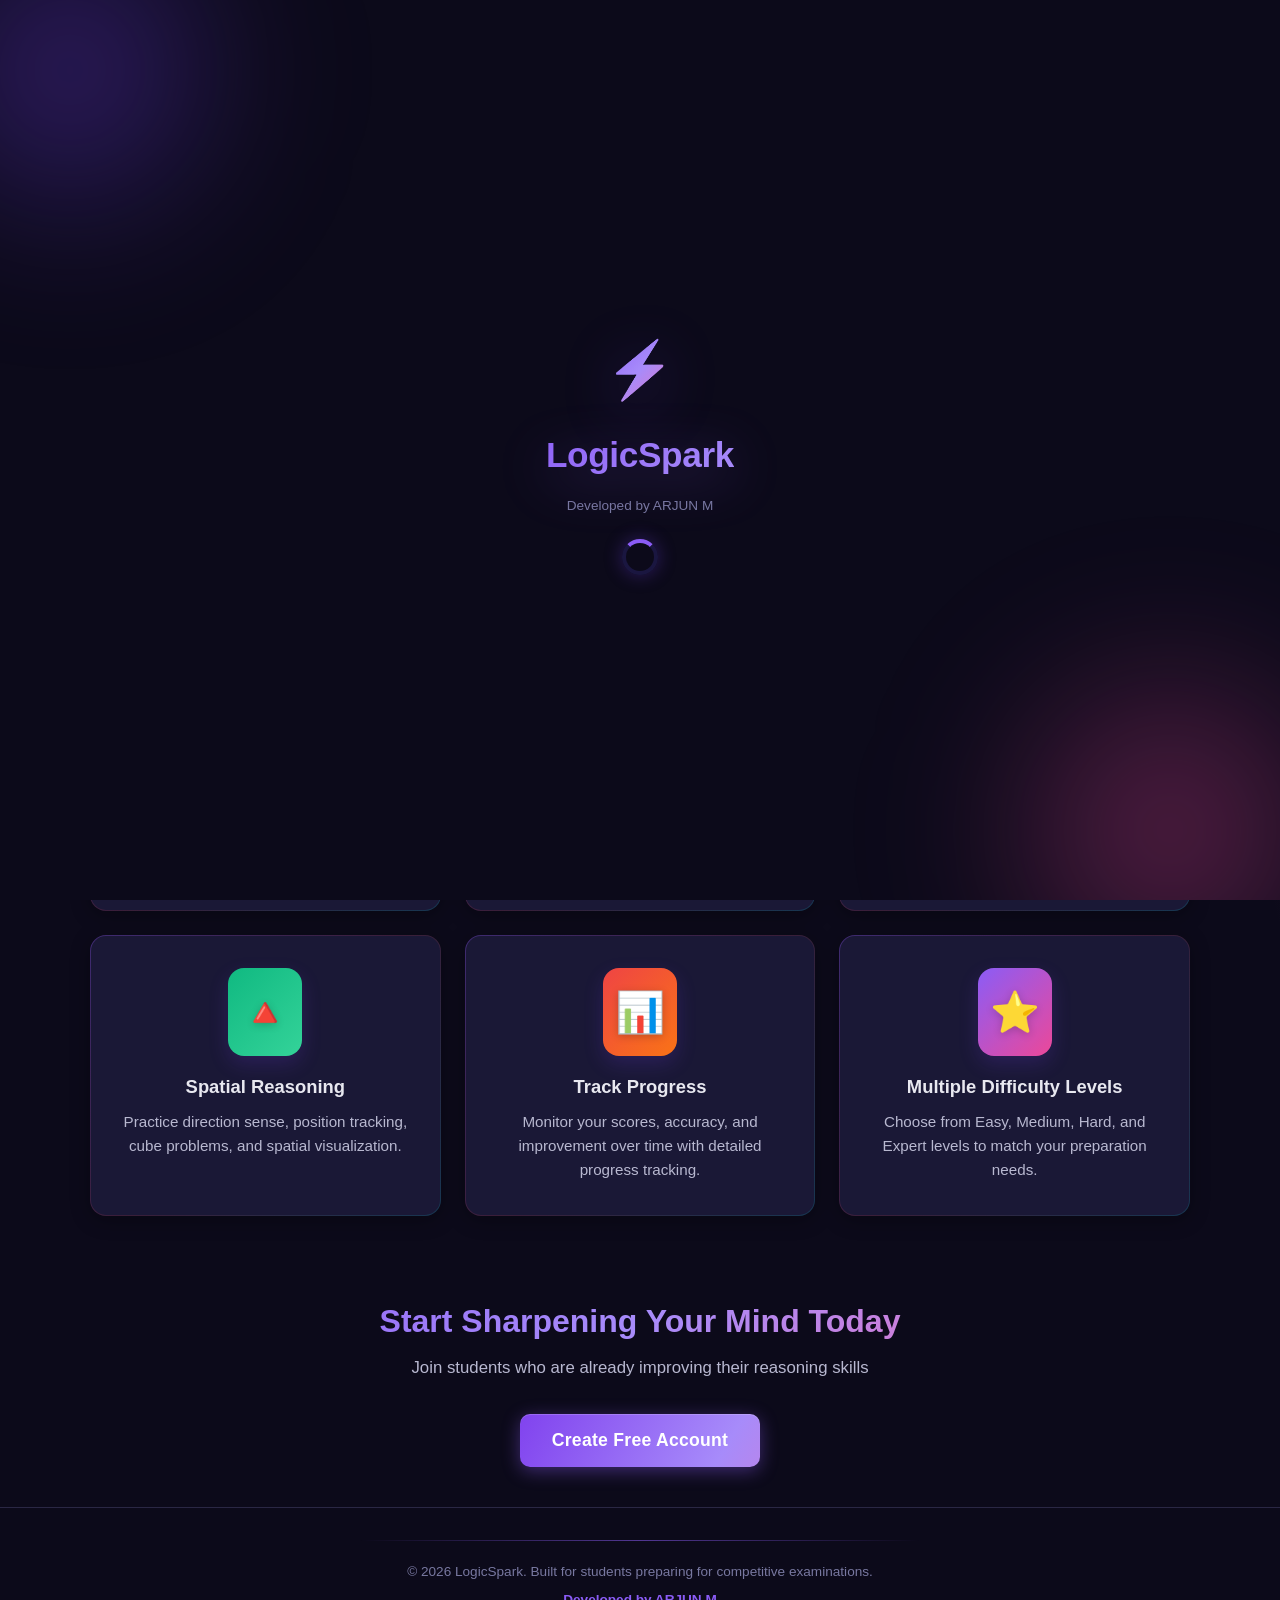
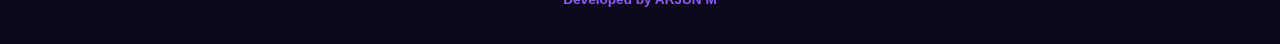
==== commit f9d5aad6: "1.1" ====
--- a/index.html
+++ b/index.html
@@ -24,11 +24,11 @@
   </nav>
 
     <section class="hero">
-      <span class="float-chip chip-1">ðŸ§ </span>
-      <span class="float-chip chip-2">ðŸ”¢</span>
-      <span class="float-chip chip-3">ðŸ§©</span>
-      <span class="float-chip chip-4">âœ¨</span>
-      <div class="hero-badge fade-in">âš¡ Sharpen Your Mind</div>
+      <span class="float-chip chip-1">🧠</span>
+      <span class="float-chip chip-2">🔢</span>
+      <span class="float-chip chip-3">🧩</span>
+      <span class="float-chip chip-4">✨</span>
+      <div class="hero-badge fade-in">⚡ Sharpen Your Mind</div>
       <h1 class="fade-in">Sharpen Your <span>Logical Reasoning</span></h1>
       <p class="fade-in fade-in-delay-1">Master competitive exam preparation with thousands of logical reasoning, aptitude, and pattern questions. Practice daily and track your progress.</p>
       <div class="hero-buttons fade-in fade-in-delay-2">
@@ -86,7 +86,8 @@
   </footer>
 
   <script src="js/config.js"></script>
-  <script src="js/splash.js"></script>
+  <script src="js/splash.js"></script>
+  <script src="js/particles.js"></script>
   <script>
     (function() {
       const session = localStorage.getItem('logicspark_session');
--- a/css/style.css
+++ b/css/style.css
@@ -1,3 +1,5 @@
+@import url('https://fonts.googleapis.com/css2?family=Outfit:wght@400;500;600;700;800;900&display=swap');
+
 /* LogicSpark - Main Stylesheet */
 
 /* ===== CSS CUSTOM PROPERTIES ===== */
@@ -29,7 +31,7 @@
   --radius-lg: 20px;
   --nav-height: 64px;
   --bottom-nav-height: 70px;
-  --font-main: 'Segoe UI', -apple-system, BlinkMacSystemFont, Roboto, sans-serif;
+  --font-main: 'Outfit', 'Segoe UI', -apple-system, BlinkMacSystemFont, Roboto, sans-serif;
   --transition: 0.3s cubic-bezier(0.4, 0, 0.2, 1);
 }
 
@@ -438,13 +440,15 @@
   background: var(--bg-card);
   border-radius: var(--radius);
   border: 1px solid var(--border);
-  padding: 24px;
+  padding: 28px;
   box-shadow: var(--shadow);
   transition: all var(--transition);
+  position: relative;
 }
 
 .card:hover {
   box-shadow: var(--shadow-lg);
+  border-color: rgba(108, 60, 225, 0.2);
 }
 
 .card-header {
@@ -473,26 +477,51 @@
   background: var(--bg-card);
   border-radius: var(--radius);
   border: 1px solid var(--border);
-  padding: 20px;
+  padding: 24px 16px;
   text-align: center;
   box-shadow: var(--shadow);
   transition: all var(--transition);
+  position: relative;
+  overflow: hidden;
+}
+
+.stat-card::after {
+  content: '';
+  position: absolute;
+  top: 0;
+  left: 0;
+  right: 0;
+  height: 3px;
+  background: var(--accent-gradient);
+  opacity: 0;
+  transition: opacity var(--transition);
 }
 
 .stat-card:hover {
-  transform: translateY(-2px);
+  transform: translateY(-4px);
   box-shadow: var(--shadow-lg);
+}
+
+.stat-card:hover::after {
+  opacity: 1;
 }
 
 .stat-icon {
   font-size: 2rem;
   margin-bottom: 8px;
+  display: inline-block;
+  background: var(--accent-light);
+  border-radius: 12px;
+  padding: 8px;
 }
 
 .stat-value {
   font-size: 2rem;
-  font-weight: 700;
-  color: var(--accent);
+  font-weight: 800;
+  background: var(--accent-gradient);
+  -webkit-background-clip: text;
+  -webkit-text-fill-color: transparent;
+  background-clip: text;
   margin-bottom: 4px;
 }
 
@@ -520,15 +549,20 @@
 }
 
 .page-title {
-  font-size: 1.8rem;
-  font-weight: 700;
+  font-size: 2rem;
+  font-weight: 800;
   margin-bottom: 8px;
+  background: var(--accent-gradient);
+  -webkit-background-clip: text;
+  -webkit-text-fill-color: transparent;
+  background-clip: text;
 }
 
 .page-subtitle {
   color: var(--text-secondary);
   font-size: 1.05rem;
   margin-bottom: 32px;
+  line-height: 1.6;
 }
 
 /* ===== AUTH PAGES ===== */
@@ -687,7 +721,19 @@
 
 /* ===== FEATURES ===== */
 .features {
-  padding: 60px 20px;
+  padding: 80px 20px;
+  background: var(--bg-primary);
+  position: relative;
+}
+
+.features::before {
+  content: '';
+  position: absolute;
+  top: 0;
+  left: 0;
+  right: 0;
+  height: 1px;
+  background: linear-gradient(90deg, transparent, var(--border), transparent);
 }
 
 .features-grid {
@@ -706,16 +752,39 @@
   text-align: center;
   box-shadow: var(--shadow);
   transition: all var(--transition);
+  position: relative;
+  overflow: hidden;
+}
+
+.feature-card::before {
+  content: '';
+  position: absolute;
+  top: 0;
+  left: 0;
+  right: 0;
+  height: 3px;
+  background: var(--accent-gradient);
+  opacity: 0;
+  transition: opacity var(--transition);
 }
 
 .feature-card:hover {
-  transform: translateY(-4px);
+  transform: translateY(-6px);
   box-shadow: var(--shadow-lg);
+  border-color: rgba(108, 60, 225, 0.3);
+}
+
+.feature-card:hover::before {
+  opacity: 1;
 }
 
 .feature-icon {
   font-size: 2.5rem;
   margin-bottom: 16px;
+  display: inline-block;
+  background: var(--accent-light);
+  border-radius: 16px;
+  padding: 12px;
 }
 
 .feature-card h3 {
@@ -727,6 +796,7 @@
 .feature-card p {
   color: var(--text-secondary);
   font-size: 0.95rem;
+  line-height: 1.6;
 }
 
 /* ===== QUIZ CONFIG ===== */
@@ -784,8 +854,11 @@
 }
 
 .quiz-header .quiz-score {
-  font-weight: 600;
-  color: var(--accent);
+  font-weight: 700;
+  background: var(--accent-gradient);
+  -webkit-background-clip: text;
+  -webkit-text-fill-color: transparent;
+  background-clip: text;
 }
 
 .quiz-header .quiz-timer {
@@ -798,18 +871,31 @@
 
 .progress-bar {
   width: 100%;
-  height: 8px;
+  height: 10px;
   background: var(--border);
-  border-radius: 4px;
+  border-radius: 10px;
   margin-bottom: 32px;
   overflow: hidden;
+  position: relative;
 }
 
 .progress-fill {
   height: 100%;
-  background: var(--accent);
-  border-radius: 4px;
+  background: var(--accent-gradient);
+  border-radius: 10px;
   transition: width 0.4s ease;
+  position: relative;
+}
+
+.progress-fill::after {
+  content: '';
+  position: absolute;
+  top: 0;
+  right: 0;
+  bottom: 0;
+  width: 40px;
+  background: linear-gradient(90deg, transparent, rgba(255,255,255,0.3));
+  border-radius: 10px;
 }
 
 .question-card {
@@ -819,13 +905,19 @@
   padding: 32px;
   margin-bottom: 24px;
   box-shadow: var(--shadow);
+  transition: all var(--transition);
+}
+
+.question-card:hover {
+  box-shadow: var(--shadow-lg);
 }
 
 .question-text {
-  font-size: 1.15rem;
+  font-size: 1.2rem;
   font-weight: 600;
-  line-height: 1.5;
+  line-height: 1.6;
   margin-bottom: 24px;
+  color: var(--text-primary);
 }
 
 .question-image {
@@ -876,29 +968,35 @@
   display: flex;
   align-items: center;
   gap: 12px;
+  position: relative;
 }
 
 .option-btn:hover:not(:disabled) {
   border-color: var(--accent);
   background: var(--accent-light);
+  transform: translateY(-2px);
+  box-shadow: 0 4px 16px rgba(108, 60, 225, 0.1);
 }
 
 .option-btn.selected {
   border-color: var(--accent);
   background: var(--accent-light);
   color: var(--accent);
+  box-shadow: 0 0 0 3px rgba(108, 60, 225, 0.1);
 }
 
 .option-btn.correct {
   border-color: var(--success);
   background: var(--success-light);
   color: var(--success);
+  box-shadow: 0 0 0 3px rgba(16, 185, 129, 0.1);
 }
 
 .option-btn.incorrect {
   border-color: var(--danger);
   background: var(--danger-light);
   color: var(--danger);
+  box-shadow: 0 0 0 3px rgba(239, 68, 68, 0.1);
 }
 
 .option-btn:disabled {
@@ -917,6 +1015,13 @@
   font-weight: 700;
   font-size: 0.85rem;
   flex-shrink: 0;
+  transition: all var(--transition);
+}
+
+.option-btn.selected .option-label {
+  background: var(--accent);
+  color: #fff;
+  box-shadow: 0 2px 8px rgba(108, 60, 225, 0.3);
 }
 
 .option-btn.correct .option-label {
@@ -990,12 +1095,17 @@
 .results-icon {
   font-size: 4rem;
   margin-bottom: 16px;
+  animation: pop 0.8s ease;
 }
 
 .results-title {
-  font-size: 2rem;
-  font-weight: 700;
+  font-size: 2.2rem;
+  font-weight: 800;
   margin-bottom: 8px;
+  background: var(--accent-gradient);
+  -webkit-background-clip: text;
+  -webkit-text-fill-color: transparent;
+  background-clip: text;
 }
 
 .results-subtitle {
@@ -1018,8 +1128,11 @@
 
 .score-item .score-num {
   font-size: 2.5rem;
-  font-weight: 700;
-  color: var(--accent);
+  font-weight: 800;
+  background: var(--accent-gradient);
+  -webkit-background-clip: text;
+  -webkit-text-fill-color: transparent;
+  background-clip: text;
   display: block;
 }
 
@@ -1047,18 +1160,7 @@
   height: 100%;
   border-radius: 6px;
   transition: width 0.8s ease;
-}
-
-.accuracy-bar .bar-fill.high {
-  background: var(--success);
-}
-
-.accuracy-bar .bar-fill.medium {
-  background: var(--warning);
-}
-
-.accuracy-bar .bar-fill.low {
-  background: var(--danger);
+  background: var(--accent-gradient);
 }
 
 .results-actions {
@@ -1082,6 +1184,7 @@
   padding: 24px;
   margin-bottom: 16px;
   box-shadow: var(--shadow);
+  transition: all var(--transition);
 }
 
 .review-item.correct-answer {
@@ -1096,6 +1199,7 @@
   font-weight: 600;
   margin-bottom: 12px;
   font-size: 1.05rem;
+  line-height: 1.5;
 }
 
 .review-answers {
@@ -1266,6 +1370,146 @@
   font-size: 0.9rem;
 }
 
+/* ===== FOOTER ===== */
+.footer {
+  text-align: center;
+  padding: 36px 20px;
+  color: var(--text-muted);
+  font-size: 0.85rem;
+  border-top: 1px solid var(--border);
+  margin-top: 48px;
+  background: var(--bg-secondary);
+}
+
+.footer p {
+  margin: 2px 0;
+}
+
+/* ===== SETTINGS ===== */
+.settings-section {
+  max-width: 600px;
+  margin: 0 auto;
+}
+
+.settings-group {
+  margin-bottom: 32px;
+}
+
+.settings-group h3 {
+  font-size: 1.1rem;
+  font-weight: 700;
+  margin-bottom: 16px;
+  padding-bottom: 8px;
+  border-bottom: 1px solid var(--border);
+}
+
+.setting-item {
+  display: flex;
+  align-items: center;
+  justify-content: space-between;
+  padding: 16px 0;
+  border-bottom: 1px solid var(--border);
+}
+
+.setting-item:last-child {
+  border-bottom: none;
+}
+
+.setting-info {
+  flex: 1;
+}
+
+.setting-info .setting-label {
+  font-weight: 600;
+  margin-bottom: 2px;
+}
+
+.setting-info .setting-desc {
+  font-size: 0.85rem;
+  color: var(--text-muted);
+}
+
+/* Toggle Switch */
+.toggle-switch {
+  position: relative;
+  width: 52px;
+  height: 28px;
+  flex-shrink: 0;
+}
+
+.toggle-switch input {
+  opacity: 0;
+  width: 0;
+  height: 0;
+}
+
+.toggle-slider {
+  position: absolute;
+  cursor: pointer;
+  top: 0;
+  left: 0;
+  right: 0;
+  bottom: 0;
+  background-color: var(--border);
+  border-radius: 28px;
+  transition: var(--transition);
+}
+
+.toggle-slider::before {
+  content: '';
+  position: absolute;
+  height: 22px;
+  width: 22px;
+  left: 3px;
+  bottom: 3px;
+  background-color: white;
+  border-radius: 50%;
+  transition: var(--transition);
+  box-shadow: 0 1px 4px rgba(0,0,0,0.2);
+}
+
+.toggle-switch input:checked + .toggle-slider {
+  background: var(--accent-gradient);
+}
+
+.toggle-switch input:checked + .toggle-slider::before {
+  transform: translateX(24px);
+}
+
+.profile-info {
+  display: flex;
+  align-items: center;
+  gap: 16px;
+  padding: 20px;
+  background: var(--bg-input);
+  border-radius: var(--radius);
+  margin-bottom: 24px;
+}
+
+.profile-avatar {
+  width: 60px;
+  height: 60px;
+  border-radius: 50%;
+  background: var(--accent-gradient);
+  color: #fff;
+  display: flex;
+  align-items: center;
+  justify-content: center;
+  font-size: 1.5rem;
+  font-weight: 700;
+  flex-shrink: 0;
+}
+
+.profile-details h3 {
+  font-size: 1.1rem;
+  font-weight: 700;
+}
+
+.profile-details p {
+  color: var(--text-muted);
+  font-size: 0.9rem;
+}
+
 /* ===== SPLASH SCREEN ===== */
 .splash-overlay {
   position: fixed;
@@ -1295,12 +1539,19 @@
 .splash-logo {
   font-size: 3.5rem;
   animation: pop 0.6s ease;
+  background: var(--accent-gradient);
+  -webkit-background-clip: text;
+  -webkit-text-fill-color: transparent;
+  background-clip: text;
 }
 
 .splash-name {
   font-size: 2.2rem;
   font-weight: 800;
-  color: var(--accent);
+  background: var(--accent-gradient);
+  -webkit-background-clip: text;
+  -webkit-text-fill-color: transparent;
+  background-clip: text;
   animation: pop 0.6s ease;
 }
 
@@ -1517,21 +1768,43 @@
   background: var(--bg-card);
   border-radius: var(--radius);
   border: 1px solid var(--border);
-  padding: 24px;
+  padding: 28px;
   box-shadow: var(--shadow);
   cursor: pointer;
   transition: all var(--transition);
+  position: relative;
+  overflow: hidden;
+}
+
+.category-card::before {
+  content: '';
+  position: absolute;
+  top: 0;
+  left: 0;
+  right: 0;
+  height: 3px;
+  background: var(--accent-gradient);
+  opacity: 0;
+  transition: opacity var(--transition);
 }
 
 .category-card:hover {
-  transform: translateY(-3px);
+  transform: translateY(-4px);
   box-shadow: var(--shadow-lg);
-  border-color: var(--accent);
+  border-color: rgba(108, 60, 225, 0.3);
+}
+
+.category-card:hover::before {
+  opacity: 1;
 }
 
 .category-card .cat-icon {
   font-size: 2rem;
   margin-bottom: 12px;
+  display: inline-block;
+  background: var(--accent-light);
+  border-radius: 12px;
+  padding: 8px;
 }
 
 .category-card h3 {
@@ -1555,3 +1828,604 @@
 .mb-32 { margin-bottom: 32px; }
 .hidden { display: none !important; }
 .flex-center { display: flex; align-items: center; justify-content: center; }
+
+/* ===== FADE-IN ANIMATIONS ===== */
+.fade-in {
+  opacity: 0;
+  transform: translateY(16px);
+  animation: fadeInUp 0.6s ease forwards;
+}
+
+.fade-in-delay-1 { animation-delay: 0.1s; }
+.fade-in-delay-2 { animation-delay: 0.2s; }
+.fade-in-delay-3 { animation-delay: 0.3s; }
+.fade-in-delay-4 { animation-delay: 0.4s; }
+
+@keyframes fadeInUp {
+  from {
+    opacity: 0;
+    transform: translateY(16px);
+  }
+  to {
+    opacity: 1;
+    transform: translateY(0);
+  }
+}
+
+/* ===== AUTH PAGES ===== */
+.auth-page {
+  display: flex;
+  align-items: center;
+  justify-content: center;
+  min-height: 100vh;
+  padding: 20px;
+  background: var(--bg-primary);
+}
+
+.auth-card {
+  background: var(--bg-card);
+  border-radius: var(--radius-lg);
+  border: 1px solid var(--border);
+  padding: 40px;
+  width: 100%;
+  max-width: 440px;
+  box-shadow: var(--shadow-lg);
+}
+
+.auth-card .auth-header {
+  text-align: center;
+  margin-bottom: 32px;
+}
+
+.auth-card .auth-header .logo {
+  font-size: 1.8rem;
+  font-weight: 700;
+  background: var(--accent-gradient);
+  -webkit-background-clip: text;
+  -webkit-text-fill-color: transparent;
+  background-clip: text;
+  margin-bottom: 8px;
+}
+
+.auth-card .auth-header h1 {
+  font-size: 1.5rem;
+  font-weight: 700;
+  margin-bottom: 8px;
+}
+
+.auth-card .auth-header p {
+  color: var(--text-secondary);
+}
+
+.auth-footer {
+  text-align: center;
+  margin-top: 24px;
+  color: var(--text-secondary);
+}
+
+.auth-footer a {
+  font-weight: 600;
+}
+
+.auth-nav {
+  position: fixed;
+  top: 0;
+  left: 0;
+  right: 0;
+  height: var(--nav-height);
+  background: rgba(255, 255, 255, 0.85);
+  backdrop-filter: blur(20px) saturate(1.4);
+  -webkit-backdrop-filter: blur(20px) saturate(1.4);
+  border-bottom: 1px solid var(--border);
+  display: flex;
+  align-items: center;
+  justify-content: center;
+  z-index: 1000;
+}
+
+/* ==========================================================================
+   LOGICSPARK — DESIGN REFRESH
+   Animated aurora background, gradient-border cards, rolling gradient
+   buttons, playful glow + reveal micro-interactions. Appended as an
+   override layer so every selector below wins the cascade.
+   ========================================================================== */
+
+:root {
+  --font-display: 'Outfit', 'Segoe UI', -apple-system, BlinkMacSystemFont, Roboto, sans-serif;
+  --aurora-a: rgba(108, 60, 225, 0.22);
+  --aurora-b: rgba(236, 72, 153, 0.15);
+  --aurora-c: rgba(34, 211, 238, 0.13);
+  --card-ring: linear-gradient(135deg, rgba(108, 60, 225, 0.25), rgba(236, 72, 153, 0.12), rgba(34, 211, 238, 0.16));
+  --bg-fade: rgba(243, 240, 255, 0.85);
+  --btn-grad: linear-gradient(120deg, #6c3ce1, #8b5cf6, #ec4899, #6c3ce1);
+  --glow: rgba(108, 60, 225, 0.35);
+}
+
+[data-theme="dark"] {
+  --aurora-a: rgba(139, 92, 246, 0.30);
+  --aurora-b: rgba(244, 114, 182, 0.18);
+  --aurora-c: rgba(56, 189, 248, 0.16);
+  --card-ring: linear-gradient(135deg, rgba(139, 92, 246, 0.4), rgba(244, 114, 182, 0.2), rgba(56, 189, 248, 0.25));
+  --bg-fade: rgba(12, 10, 26, 0.82);
+  --btn-grad: linear-gradient(120deg, #7c3aed, #a78bfa, #f472b6, #7c3aed);
+  --glow: rgba(139, 92, 246, 0.4);
+}
+
+/* ---- Ambient animated aurora background ---- */
+body {
+  background-color: var(--bg-primary);
+  background-image:
+    radial-gradient(55% 45% at 12% 8%, var(--aurora-a), transparent 70%),
+    radial-gradient(50% 55% at 88% 18%, var(--aurora-b), transparent 70%),
+    radial-gradient(60% 50% at 68% 92%, var(--aurora-c), transparent 70%);
+  background-size: 100% 100%, 180% 180%, 190% 190%;
+  background-position: 0% 0%, 0% 0%, 0% 0%;
+  animation: auroraShift 26s ease-in-out infinite alternate;
+}
+
+@keyframes auroraShift {
+  0%   { background-position: 0% 0%, 0% 0%, 0% 0%; }
+  50%  { background-position: 25% 15%, 80% 30%, 30% 70%; }
+  100% { background-position: 0% 0%, 0% 0%, 0% 0%; }
+}
+
+/* Let the aurora breathe through previously opaque sections */
+.hero,
+.features,
+.auth-page,
+.footer,
+.auth-nav {
+  background: transparent;
+}
+
+.hero::after {
+  background: linear-gradient(to bottom, transparent, var(--bg-fade));
+}
+
+.navbar,
+.footer,
+.auth-nav {
+  border-bottom-color: transparent;
+}
+
+/* ---- Selection + scrollbar signatures ---- */
+::selection {
+  background: rgba(108, 60, 225, 0.28);
+}
+
+::-webkit-scrollbar {
+  width: 10px;
+}
+::-webkit-scrollbar-track {
+  background: transparent;
+}
+::-webkit-scrollbar-thumb {
+  background: linear-gradient(180deg, #6c3ce1, #a855f7);
+  border-radius: 10px;
+  border: 2px solid var(--bg-primary);
+}
+[data-theme="dark"] ::-webkit-scrollbar-thumb {
+  background: linear-gradient(180deg, #7c3aed, #a78bfa);
+}
+
+/* ---- Navbar signature hairline ---- */
+.navbar::after {
+  content: '';
+  position: absolute;
+  left: 0;
+  right: 0;
+  bottom: 0;
+  height: 1px;
+  background: linear-gradient(90deg, transparent, rgba(108, 60, 225, 0.55), rgba(236, 72, 153, 0.4), transparent);
+  opacity: 0.6;
+  pointer-events: none;
+}
+
+[data-theme="dark"] .navbar::after {
+  background: linear-gradient(90deg, transparent, rgba(139, 92, 246, 0.7), rgba(244, 114, 182, 0.5), transparent);
+}
+
+/* ---- Buttons: rolling gradient + glow ---- */
+.btn {
+  letter-spacing: 0.015em;
+}
+
+.btn-primary {
+  background-image: var(--btn-grad);
+  background-size: 280% 280%;
+  background-position: 0% 50%;
+  animation: btnGradShift 10s ease infinite;
+  box-shadow: 0 4px 18px var(--glow), inset 0 1px 0 rgba(255, 255, 255, 0.18);
+}
+
+.btn-primary:hover:not(:disabled) {
+  transform: translateY(-3px);
+  box-shadow: 0 12px 34px var(--glow), inset 0 1px 0 rgba(255, 255, 255, 0.22);
+}
+
+@keyframes btnGradShift {
+  0%   { background-position: 0% 50%; }
+  50%  { background-position: 100% 50%; }
+  100% { background-position: 0% 50%; }
+}
+
+.btn-success,
+.btn-danger {
+  background-size: 200% 200%;
+}
+
+/* ---- Cards: glowing gradient borders ---- */
+.card,
+.feature-card,
+.stat-card,
+.category-card,
+.auth-card,
+.question-card,
+.review-item {
+  border: 1px solid transparent;
+  background:
+    linear-gradient(var(--bg-card), var(--bg-card)) padding-box,
+    var(--card-ring) border-box;
+  box-shadow: var(--shadow);
+}
+
+.card:hover,
+.feature-card:hover,
+.stat-card:hover,
+.category-card:hover,
+.question-card:hover,
+.review-item:hover {
+  box-shadow: var(--shadow-lg), 0 12px 48px var(--glow);
+}
+
+.feature-card:hover {
+  transform: translateY(-8px) scale(1.02);
+}
+
+.stat-card:hover {
+  transform: translateY(-5px);
+}
+
+/* ---- Rainbow icon tiles ---- */
+.feature-icon {
+  color: #fff;
+  text-shadow: 0 2px 8px rgba(0, 0, 0, 0.2);
+  box-shadow: 0 8px 20px rgba(108, 60, 225, 0.2);
+}
+.feature-card:nth-child(1) .feature-icon { background: linear-gradient(135deg, #6c3ce1, #a855f7); }
+.feature-card:nth-child(2) .feature-icon { background: linear-gradient(135deg, #f97316, #facc15); }
+.feature-card:nth-child(3) .feature-icon { background: linear-gradient(135deg, #06b6d4, #3b82f6); }
+.feature-card:nth-child(4) .feature-icon { background: linear-gradient(135deg, #10b981, #34d399); }
+.feature-card:nth-child(5) .feature-icon { background: linear-gradient(135deg, #ef4444, #f97316); }
+.feature-card:nth-child(6) .feature-icon { background: linear-gradient(135deg, #8b5cf6, #ec4899); }
+
+.stat-icon,
+.cat-icon {
+  color: #fff;
+  background: var(--accent-gradient);
+  text-shadow: 0 2px 8px rgba(0, 0, 0, 0.18);
+  box-shadow: 0 8px 20px rgba(108, 60, 225, 0.25);
+}
+
+/* ---- Hero: bigger, glowing, playful ---- */
+.hero {
+  padding: 112px 20px 96px;
+}
+
+.hero h1 {
+  font-size: clamp(2.4rem, 5.5vw, 4.4rem);
+  line-height: 1.12;
+  filter: drop-shadow(0 14px 36px rgba(108, 60, 225, 0.3));
+}
+
+@media (min-width: 1200px) {
+  .hero h1 { font-size: 4rem; }
+}
+
+.hero-badge {
+  border: 1px solid transparent;
+  background:
+    linear-gradient(135deg, var(--accent-light), #e6dcff) padding-box,
+    var(--card-ring) border-box;
+  box-shadow: 0 6px 20px rgba(108, 60, 225, 0.14);
+  padding: 8px 18px;
+}
+
+.hero-buttons .btn-primary {
+  animation: btnGradShift 10s ease infinite, pulseGlow 3s ease-in-out infinite;
+  padding: 17px 34px;
+  font-size: 1.1rem;
+}
+
+@keyframes pulseGlow {
+  0%, 100% {
+    box-shadow: 0 4px 22px var(--glow), 0 0 0 0 rgba(108, 60, 225, 0.35);
+  }
+  50% {
+    box-shadow: 0 6px 30px var(--glow), 0 0 0 16px rgba(108, 60, 225, 0);
+  }
+}
+
+.float-chip {
+  position: absolute;
+  width: 64px;
+  height: 64px;
+  display: flex;
+  align-items: center;
+  justify-content: center;
+  font-size: 1.9rem;
+  border-radius: 18px;
+  border: 1px solid transparent;
+  background:
+    linear-gradient(var(--bg-card), var(--bg-card)) padding-box,
+    var(--card-ring) border-box;
+  box-shadow: var(--shadow);
+  z-index: 0;
+  animation: chipFloat 6s ease-in-out infinite;
+}
+
+.chip-1 { top: 20%; left: 9%; animation-delay: 0s; }
+.chip-2 { top: 26%; right: 10%; animation-delay: -2s; }
+.chip-3 { bottom: 14%; left: 15%; animation-delay: -4s; }
+.chip-4 { bottom: 20%; right: 18%; animation-delay: -1.2s; }
+
+@keyframes chipFloat {
+  0%, 100% { transform: translateY(0) rotate(-5deg); }
+  50%      { transform: translateY(-18px) rotate(6deg); }
+}
+
+/* ---- Quiz player juice ---- */
+.option-btn {
+  border-radius: 14px;
+}
+
+.option-btn:hover:not(:disabled) {
+  box-shadow: 0 6px 18px rgba(108, 60, 225, 0.14);
+}
+
+.option-label {
+  border: 2px solid var(--border);
+  background: transparent;
+  color: var(--text-secondary);
+}
+
+.option-btn.selected .option-label {
+  border-color: transparent;
+  background: var(--accent-gradient);
+  color: #fff;
+  box-shadow: 0 4px 12px rgba(108, 60, 225, 0.35);
+}
+
+.option-btn.correct {
+  animation: pop 0.4s ease;
+  box-shadow: 0 8px 26px rgba(16, 185, 129, 0.3);
+}
+
+.option-btn.incorrect {
+  animation: shake 0.4s ease;
+}
+
+@keyframes shake {
+  0%, 100% { transform: translateX(0); }
+  20%      { transform: translateX(-6px); }
+  40%      { transform: translateX(6px); }
+  60%      { transform: translateX(-4px); }
+  80%      { transform: translateX(4px); }
+}
+
+.quiz-feedback.show {
+  animation: pop 0.45s ease;
+}
+
+.progress-fill::after {
+  left: 0;
+  right: auto;
+  width: 60px;
+  animation: streak 2.2s linear infinite;
+}
+
+@keyframes streak {
+  0%   { transform: translateX(-70px); }
+  100% { transform: translateX(780px); }
+}
+
+/* ---- Results: floating icon + score tiles ---- */
+.score-display {
+  gap: 20px;
+}
+
+.score-item {
+  border: 1px solid transparent;
+  border-radius: var(--radius);
+  padding: 20px 30px;
+  min-width: 132px;
+  background:
+    linear-gradient(var(--bg-card), var(--bg-card)) padding-box,
+    var(--card-ring) border-box;
+  box-shadow: var(--shadow);
+}
+
+.score-item .score-num {
+  font-size: 2.8rem;
+}
+
+.results-icon {
+  filter: drop-shadow(0 10px 30px rgba(108, 60, 225, 0.35));
+  animation: pop 0.8s ease, floatY 3.2s ease-in-out 0.8s infinite;
+  display: inline-block;
+}
+
+@keyframes floatY {
+  0%, 100% { transform: translateY(0); }
+  50%      { transform: translateY(-10px); }
+}
+
+.accuracy-bar .bar {
+  background: var(--bg-input);
+  border: 1px solid var(--border);
+  box-shadow: inset 0 2px 6px rgba(0, 0, 0, 0.06);
+}
+
+.accuracy-bar .bar-fill {
+  background-image: var(--btn-grad);
+  background-size: 220% 220%;
+  background-position: 0% 50%;
+  animation: btnGradShift 6s ease infinite;
+}
+
+/* ---- Badges ---- */
+.category-badge {
+  background: var(--accent-gradient);
+  color: #fff;
+  box-shadow: 0 4px 12px rgba(108, 60, 225, 0.22);
+}
+
+/* ---- Profile ---- */
+.profile-info {
+  border: 1px solid transparent;
+  background:
+    linear-gradient(var(--bg-input), var(--bg-input)) padding-box,
+    var(--card-ring) border-box;
+}
+
+.profile-avatar {
+  box-shadow: 0 8px 22px rgba(108, 60, 225, 0.32);
+}
+
+/* ---- Section headers ---- */
+.section-header h2 {
+  position: relative;
+}
+
+.section-header h2::after {
+  content: '';
+  display: block;
+  width: 38px;
+  height: 4px;
+  border-radius: 4px;
+  margin-top: 6px;
+  background: var(--accent-gradient);
+}
+
+/* ---- Auth ---- */
+.auth-card {
+  padding: 44px 40px;
+}
+
+.auth-card .auth-header .logo {
+  filter: drop-shadow(0 12px 28px rgba(108, 60, 225, 0.3));
+}
+
+.auth-card .auth-header p {
+  color: var(--text-muted);
+}
+
+[data-theme="dark"] .auth-nav {
+  background: rgba(20, 18, 42, 0.75);
+}
+
+/* ---- Footer ---- */
+.footer {
+  position: relative;
+}
+
+.footer::before {
+  content: '';
+  display: block;
+  width: min(560px, 80%);
+  height: 1px;
+  margin: 0 auto 20px;
+  background: linear-gradient(90deg, transparent, var(--accent), transparent);
+  opacity: 0.55;
+}
+
+.footer p:last-child {
+  font-weight: 600;
+  color: var(--accent);
+}
+
+/* ---- Splash: blobs + rolling gradient wordmark ---- */
+.splash-overlay {
+  overflow: hidden;
+}
+
+.splash-overlay::before,
+.splash-overlay::after {
+  content: '';
+  position: absolute;
+  border-radius: 50%;
+  filter: blur(70px);
+  z-index: -1;
+}
+
+.splash-overlay::before {
+  top: -140px;
+  left: -140px;
+  width: 420px;
+  height: 420px;
+  background: radial-gradient(circle, rgba(108, 60, 225, 0.45), transparent 65%);
+  animation: blobFloat 7s ease-in-out infinite alternate;
+}
+
+.splash-overlay::after {
+  bottom: -160px;
+  right: -120px;
+  width: 460px;
+  height: 460px;
+  background: radial-gradient(circle, rgba(236, 72, 153, 0.4), transparent 65%);
+  animation: blobFloat 8s ease-in-out infinite alternate-reverse;
+}
+
+@keyframes blobFloat {
+  0%   { transform: translate(0, 0) scale(1); }
+  100% { transform: translate(40px, 30px) scale(1.15); }
+}
+
+.splash-logo {
+  filter: drop-shadow(0 12px 30px rgba(108, 60, 225, 0.35));
+  animation: pop 0.6s ease, floatY 3s ease-in-out 0.8s infinite;
+}
+
+.splash-name {
+  background-size: 220% 220%;
+  background-position: 0% 50%;
+  filter: drop-shadow(0 10px 26px var(--glow));
+  animation: pop 0.6s ease, btnGradShift 4s ease infinite;
+  letter-spacing: -0.01em;
+}
+
+.splash-spinner {
+  border-width: 4px;
+  border-color: var(--accent-light);
+  border-top-color: var(--accent);
+  box-shadow: 0 0 18px rgba(108, 60, 225, 0.35);
+}
+
+/* ---- Floating chips hide on small screens ---- */
+@media (max-width: 768px) {
+  .float-chip { display: none; }
+  .score-item { padding: 14px 18px; min-width: 96px; }
+  .score-item .score-num { font-size: 2rem; }
+}
+
+/* ======================================================================
+   LIVE PARTICLE BACKGROUND
+   Hidden by default; particles.js shows it only in dark theme.
+   ====================================================================== */
+#particle-canvas {
+  position: fixed;
+  top: 0;
+  left: 0;
+  z-index: 0;
+  pointer-events: none;
+  display: none;
+}
+
+.main-content,
+.hero,
+.features,
+.auth-page,
+.footer {
+  position: relative;
+  z-index: 1;
+}
--- a/css/responsive.css
+++ b/css/responsive.css
@@ -216,7 +216,7 @@
   }
 
   .hero h1 {
-    font-size: 3.2rem;
+    font-size: 3.8rem;
   }
 
   .features-grid {
